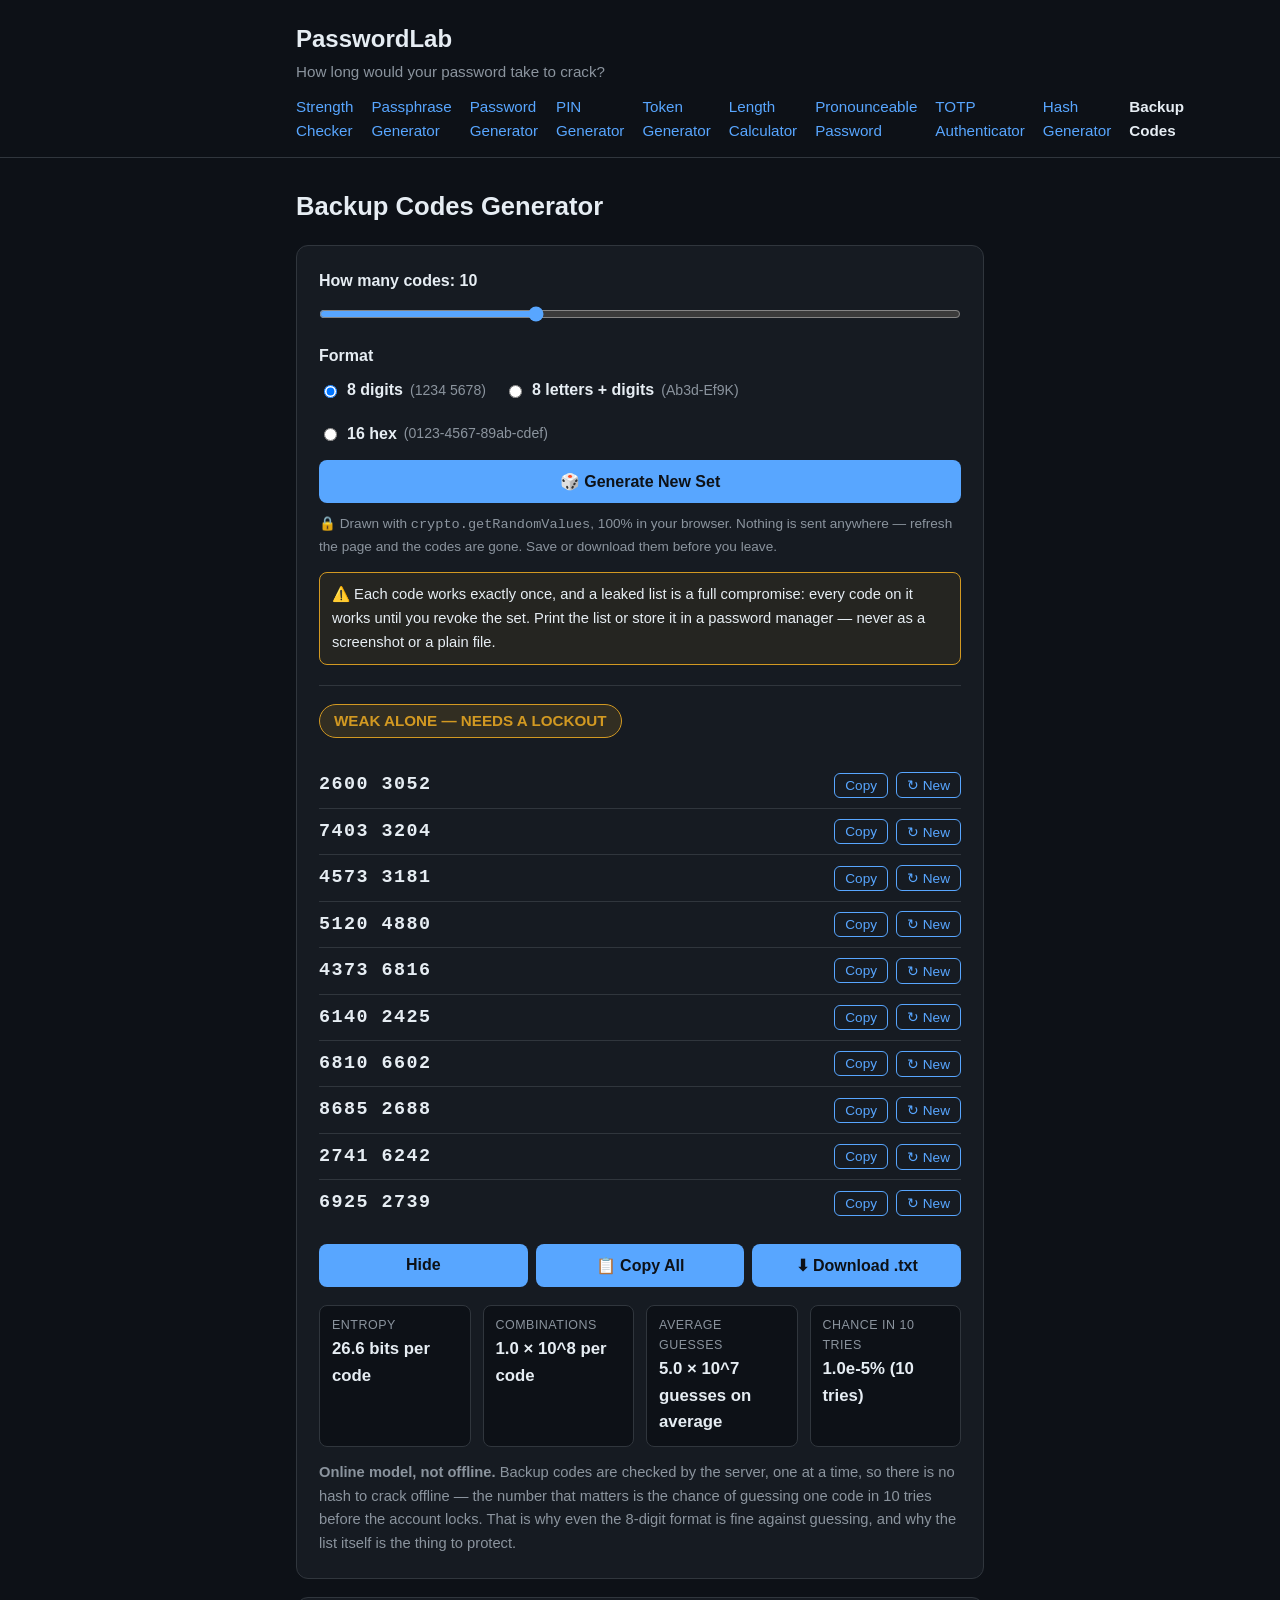
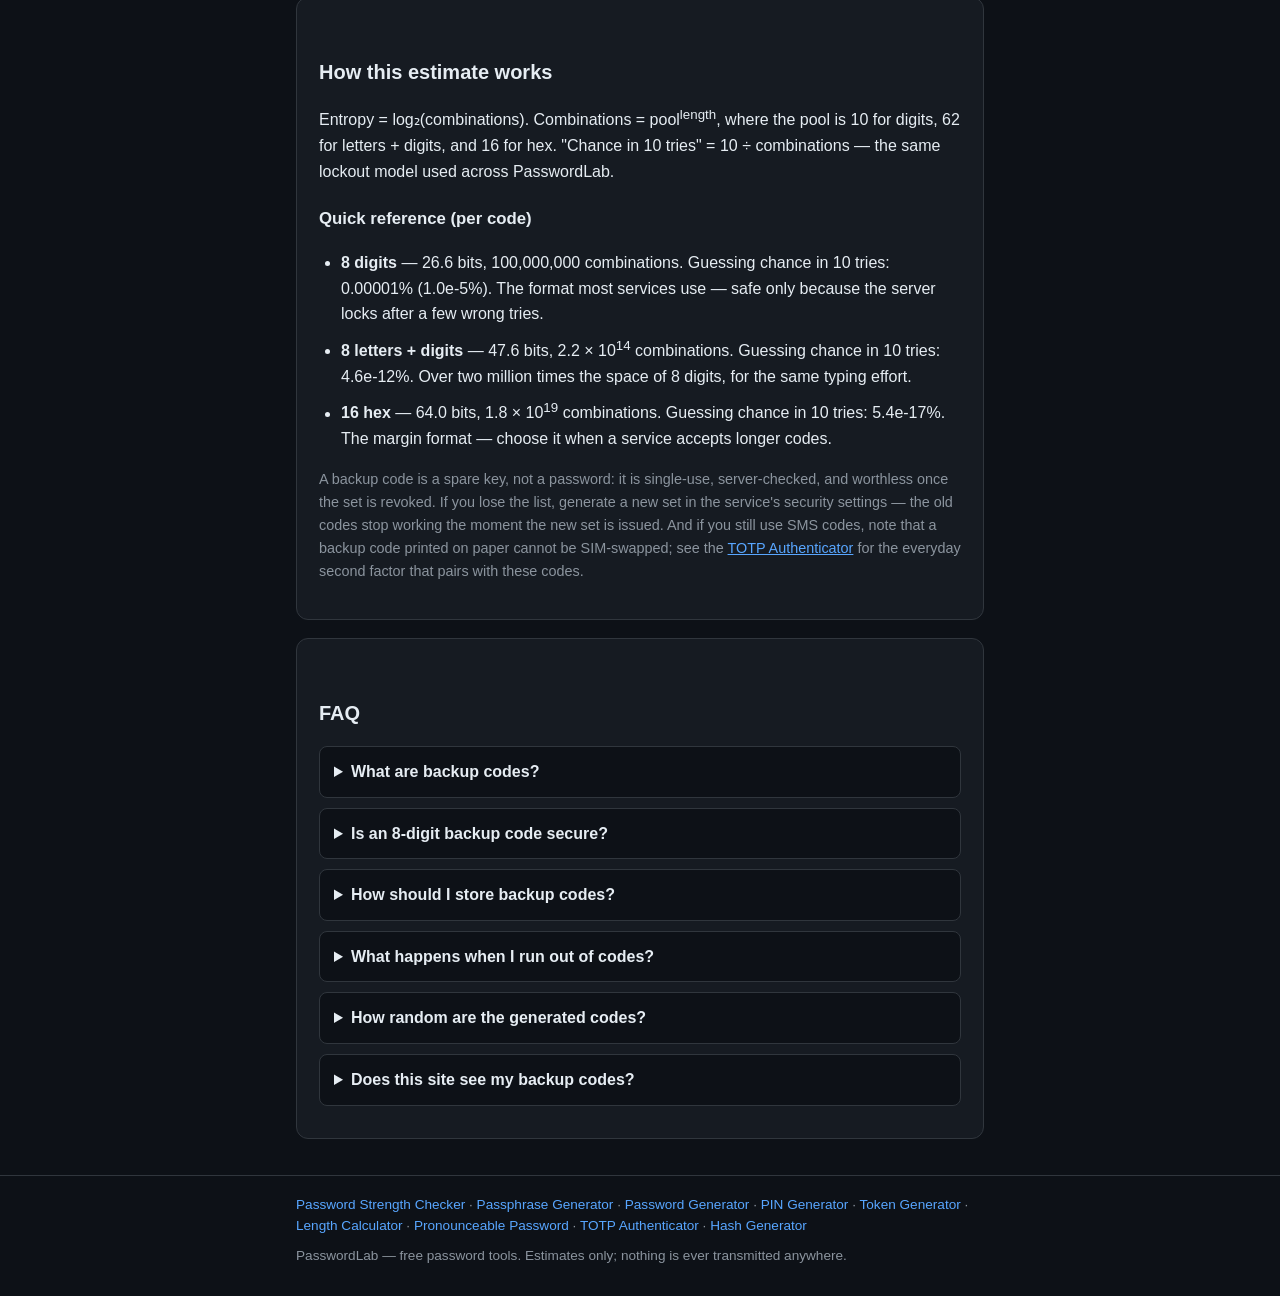
==== backup-codes/index.html @ cbc8a55f "deploy backup-codes/index.html" ====
<!DOCTYPE html>
<html lang="en">
<head>
<meta charset="UTF-8">
<meta name="viewport" content="width=device-width, initial-scale=1.0">
<title>Backup Codes Generator — Single-Use 2FA Recovery Codes | PasswordLab</title>
<meta name="description" content="Generate cryptographically random single-use backup codes for two-factor authentication: choose 8-digit, alphanumeric or 16-hex format, with honest per-code entropy and lockout odds. Runs entirely in your browser — nothing leaves your device.">
<meta name="keywords" content="backup codes generator, 2fa backup codes, recovery codes generator, two factor backup codes, single-use recovery codes">
<meta property="og:title" content="Backup Codes Generator — Single-Use 2FA Recovery Codes">
<meta property="og:description" content="Cryptographically random single-use backup codes with honest math: per-code entropy, combinations, and the lockout odds that actually protect them. Runs entirely in your browser.">
<meta property="og:type" content="website">
<meta property="og:url" content="https://password.mimito6.uk/backup-codes">
<link rel="canonical" href="https://password.mimito6.uk/backup-codes">
<link rel="stylesheet" href="../styles.css">
<script type="application/ld+json">
{
  "@context": "https://schema.org",
  "@type": "WebApplication",
  "name": "PasswordLab Backup Codes Generator",
  "url": "https://password.mimito6.uk/backup-codes",
  "applicationCategory": "SecurityApplication",
  "operatingSystem": "Web",
  "browserRequirements": "Requires JavaScript",
  "offers": { "@type": "Offer", "price": "0", "priceCurrency": "USD" },
  "description": "Generates cryptographically random single-use backup codes for two-factor authentication in 8-digit, alphanumeric or 16-hex format, with honest per-code entropy, combination counts and lockout odds. Runs entirely in the browser; nothing ever leaves the device."
}
</script>
<script type="application/ld+json">
{
  "@context": "https://schema.org",
  "@type": "FAQPage",
  "mainEntity": [
    {"@type": "Question", "name": "What are backup codes?",
     "acceptedAnswer": {"@type": "Answer", "text": "Backup codes are single-use recovery codes a service gives you when you turn on two-factor authentication. Each code works once, as a spare key for the day you lose your phone or your authenticator app. Once a code is used it is burned and can never work again."}},
    {"@type": "Question", "name": "Is an 8-digit backup code secure?",
     "acceptedAnswer": {"@type": "Answer", "text": "Against online guessing, yes: an 8-digit code has 100,000,000 combinations (26.6 bits), so an attacker who gets 10 tries before lockout has only a 0.00001% chance. The real risk is not guessing — it is the list leaking. Every code on a leaked list works, so a stolen list is a full compromise until you revoke and regenerate it."}},
    {"@type": "Question", "name": "How should I store backup codes?",
     "acceptedAnswer": {"@type": "Answer", "text": "Offline and separate from your password: printed on paper in a safe place, or in your password manager. Never in a plain text file on your desktop, never as a screenshot in your photo roll, and never sent to yourself by email or chat — those are exactly the places that get copied in a breach."}},
    {"@type": "Question", "name": "What happens when I run out of codes?",
     "acceptedAnswer": {"@type": "Answer", "text": "Generate a fresh set in your account's security settings. The new set replaces the old one — any unused codes from the old set stop working, so print or save the new list before you close the page."}},
    {"@type": "Question", "name": "How random are the generated codes?",
     "acceptedAnswer": {"@type": "Answer", "text": "Each character is drawn with the browser's cryptographic random number generator (crypto.getRandomValues) using rejection sampling, so there is no modulo bias and no pattern. Generation and all math happen on your device only — there is no server and no network request."}},
    {"@type": "Question", "name": "Does this site see my backup codes?",
     "acceptedAnswer": {"@type": "Answer", "text": "No. There is no backend and no network requests. The codes exist only in this page; refreshing the page destroys them. Save or download them before you leave — this page cannot recover them for you, and neither can anyone else."}}
  ]
}
</script>
</head>
<body>
<header class="site-header">
  <div class="wrap">
    <div class="brand"><a href="/" class="brand-link">PasswordLab</a></div>
    <p class="tagline">How long would your password take to crack?</p>
    <nav class="site-nav" aria-label="Site">
      <a href="/">Strength Checker</a>
      <a href="/passphrase-generator">Passphrase Generator</a>
      <a href="/password-generator">Password Generator</a>
      <a href="/pin-generator">PIN Generator</a>
      <a href="/token-generator">Token Generator</a>
      <a href="/password-length">Length Calculator</a>
      <a href="/pronounceable-password">Pronounceable Password</a>
      <a href="/totp-generator">TOTP Authenticator</a>
      <a href="/hash-generator">Hash Generator</a>
      <a href="/backup-codes" aria-current="page">Backup Codes</a>
    </nav>
  </div>
</header>

<main class="wrap">
  <h1>Backup Codes Generator</h1>

  <section class="tool" aria-label="Backup codes generator">
    <div class="opt-row">
      <label for="bcCountRange" class="pw-label">How many codes: <span id="bcCountLabel">10</span></label>
      <input type="range" id="bcCountRange" min="5" max="20" value="10" step="1" aria-label="Number of backup codes">
    </div>
    <div class="opt-row">
      <span class="pw-label">Format</span>
      <div class="radio-group" role="radiogroup" aria-label="Code format">
        <label class="check-label"><input type="radio" name="bcFormat" value="digits" checked> 8 digits <span class="opt-note">(1234 5678)</span></label>
        <label class="check-label"><input type="radio" name="bcFormat" value="alnum"> 8 letters + digits <span class="opt-note">(Ab3d-Ef9K)</span></label>
        <label class="check-label"><input type="radio" name="bcFormat" value="hex"> 16 hex <span class="opt-note">(0123-4567-89ab-cdef)</span></label>
      </div>
    </div>
    <button id="genBtn" type="button" class="copy-btn">🎲 Generate New Set</button>

    <p class="privacy">🔒 Drawn with <code>crypto.getRandomValues</code>, 100% in your browser. Nothing is sent anywhere — refresh the page and the codes are gone. Save or download them before you leave.</p>

    <p class="warn note">⚠️ Each code works exactly once, and a leaked list is a full compromise: every code on it works until you revoke the set. Print the list or store it in a password manager — never as a screenshot or a plain file.</p>

    <div class="result" id="result" hidden>
      <div class="verdict" id="verdict">–</div>
      <ol class="code-list" id="codeList" aria-live="polite"></ol>
      <div class="btn-row">
        <button id="showBtn" type="button" class="copy-btn">Hide</button>
        <button id="copyAllBtn" type="button" class="copy-btn">📋 Copy All</button>
        <button id="downloadBtn" type="button" class="copy-btn">⬇ Download .txt</button>
      </div>
      <p class="copy-hint" id="copyHint" hidden>Copied to clipboard.</p>
      <div class="stats">
        <div class="stat"><span class="stat-k">Entropy</span><span class="stat-v" id="entropy">–</span></div>
        <div class="stat"><span class="stat-k">Combinations</span><span class="stat-v" id="combos">–</span></div>
        <div class="stat"><span class="stat-k">Average guesses</span><span class="stat-v" id="avgGuesses">–</span></div>
        <div class="stat"><span class="stat-k">Chance in 10 tries</span><span class="stat-v" id="lockoutChance">–</span></div>
      </div>
    </div>

    <p class="model-note"><strong>Online model, not offline.</strong> Backup codes are checked by the server, one at a time, so there is no hash to crack offline — the number that matters is the chance of guessing one code in 10 tries before the account locks. That is why even the 8-digit format is fine against guessing, and why the list itself is the thing to protect.</p>
  </section>

  <section class="method" aria-label="How the estimate works">
    <h2>How this estimate works</h2>
    <p>Entropy = log₂(combinations). Combinations = pool<sup>length</sup>, where the pool is 10 for
    digits, 62 for letters + digits, and 16 for hex. "Chance in 10 tries" = 10 ÷ combinations —
    the same lockout model used across PasswordLab.</p>
    <h3>Quick reference (per code)</h3>
    <ul>
      <li><strong>8 digits</strong> — 26.6 bits, 100,000,000 combinations. Guessing chance in 10 tries: 0.00001% (1.0e-5%). The format most services use — safe only because the server locks after a few wrong tries.</li>
      <li><strong>8 letters + digits</strong> — 47.6 bits, 2.2 × 10<sup>14</sup> combinations. Guessing chance in 10 tries: 4.6e-12%. Over two million times the space of 8 digits, for the same typing effort.</li>
      <li><strong>16 hex</strong> — 64.0 bits, 1.8 × 10<sup>19</sup> combinations. Guessing chance in 10 tries: 5.4e-17%. The margin format — choose it when a service accepts longer codes.</li>
    </ul>
    <p class="honest">A backup code is a spare key, not a password: it is single-use, server-checked, and
    worthless once the set is revoked. If you lose the list, generate a new set in the service's
    security settings — the old codes stop working the moment the new set is issued. And if you
    still use SMS codes, note that a backup code printed on paper cannot be SIM-swapped; see
    the <a href="/totp-generator">TOTP Authenticator</a> for the everyday second factor that
    pairs with these codes.</p>
  </section>

  <section class="faq" aria-label="Frequently asked questions">
    <h2>FAQ</h2>
    <details>
      <summary>What are backup codes?</summary>
      <p>Backup codes are single-use recovery codes a service gives you when you turn on two-factor
      authentication. Each code works once, as a spare key for the day you lose your phone or your
      authenticator app. Once a code is used it is burned and can never work again.</p>
    </details>
    <details>
      <summary>Is an 8-digit backup code secure?</summary>
      <p>Against online guessing, yes: an 8-digit code has 100,000,000 combinations (26.6 bits), so
      an attacker who gets 10 tries before lockout has only a 0.00001% chance. The real risk is
      not guessing — it is the list leaking. Every code on a leaked list works, so a stolen list
      is a full compromise until you revoke and regenerate it.</p>
    </details>
    <details>
      <summary>How should I store backup codes?</summary>
      <p>Offline and separate from your password: printed on paper in a safe place, or in your
      password manager. Never in a plain text file on your desktop, never as a screenshot in your
      photo roll, and never sent to yourself by email or chat — those are exactly the places that
      get copied in a breach.</p>
    </details>
    <details>
      <summary>What happens when I run out of codes?</summary>
      <p>Generate a fresh set in your account's security settings. The new set replaces the old
      one — any unused codes from the old set stop working, so print or save the new list before
      you close the page.</p>
    </details>
    <details>
      <summary>How random are the generated codes?</summary>
      <p>Each character comes from <code>crypto.getRandomValues</code> with rejection sampling (no
      modulo bias), entirely on your device. There is no server, no analytics, no network request.</p>
    </details>
    <details>
      <summary>Does this site see my backup codes?</summary>
      <p>No. Generation and all math happen inside this page. Refreshing destroys the codes, so
      save or download them before you leave — this page cannot recover them for you, and neither
      can anyone else.</p>
    </details>
  </section>
</main>

<footer class="site-footer">
  <div class="wrap">
    <p class="footer-links"><a href="/">Password Strength Checker</a> · <a href="/passphrase-generator">Passphrase Generator</a> · <a href="/password-generator">Password Generator</a> · <a href="/pin-generator">PIN Generator</a> · <a href="/token-generator">Token Generator</a> · <a href="/password-length">Length Calculator</a> · <a href="/pronounceable-password">Pronounceable Password</a> · <a href="/totp-generator">TOTP Authenticator</a> · <a href="/hash-generator">Hash Generator</a></p>
    <p>PasswordLab — free password tools. Estimates only; nothing is ever transmitted anywhere.</p>
  </div>
</footer>

<script src="../backup.js"></script>
</body>
</html>
---- styles.css ----
:root {
  --bg: #0d1117;
  --panel: #161b22;
  --border: #30363d;
  --text: #e6edf3;
  --muted: #8b949e;
  --accent: #58a6ff;
  --green: #3fb950;
  --amber: #d29922;
  --red: #f85149;
}
* { box-sizing: border-box; }
body {
  margin: 0;
  background: var(--bg);
  color: var(--text);
  font-family: -apple-system, BlinkMacSystemFont, "Segoe UI", Helvetica, Arial, sans-serif;
  line-height: 1.6;
}
.wrap { max-width: 720px; margin: 0 auto; padding: 0 16px; }
.site-header { border-bottom: 1px solid var(--border); padding: 20px 0 14px; }
.brand-link { color: var(--text); text-decoration: none; font-size: 1.5rem; font-weight: 700; }
.tagline { color: var(--muted); margin: 2px 0 0; font-size: 0.95rem; }
main h1 { font-size: 1.6rem; margin: 28px 0 6px; }
main h2 { font-size: 1.25rem; margin-top: 36px; }
main h3 { font-size: 1.05rem; margin-top: 22px; }
.tool, .method, .faq {
  background: var(--panel);
  border: 1px solid var(--border);
  border-radius: 12px;
  padding: 22px;
  margin-top: 18px;
}
.pw-label { display: block; font-weight: 600; margin-bottom: 8px; }
.pw-row { display: flex; gap: 8px; }
#pw {
  flex: 1;
  min-width: 0;
  background: var(--bg);
  border: 1px solid var(--border);
  border-radius: 8px;
  color: var(--text);
  font-size: 1.1rem;
  padding: 12px 14px;
}
#pw:focus { outline: 2px solid var(--accent); border-color: var(--accent); }
#toggle {
  background: var(--bg);
  border: 1px solid var(--border);
  border-radius: 8px;
  color: var(--text);
  padding: 0 16px;
  font-size: 0.95rem;
  cursor: pointer;
  white-space: nowrap;
}
#toggle:hover { border-color: var(--accent); }
.privacy { color: var(--muted); font-size: 0.85rem; margin: 10px 0 0; }
.result { margin-top: 20px; border-top: 1px solid var(--border); padding-top: 18px; }
.verdict {
  display: inline-block;
  font-weight: 700;
  font-size: 0.95rem;
  padding: 4px 14px;
  border-radius: 999px;
  margin-bottom: 10px;
}
.verdict.critical { background: rgba(248,81,73,.15); color: var(--red); border: 1px solid var(--red); }
.verdict.weak { background: rgba(210,153,34,.15); color: var(--amber); border: 1px solid var(--amber); }
.verdict.fair { background: rgba(88,166,255,.15); color: var(--accent); border: 1px solid var(--accent); }
.verdict.strong { background: rgba(63,185,80,.15); color: var(--green); border: 1px solid var(--green); }
.bignum {
  font-size: 2.2rem;
  font-weight: 800;
  line-height: 1.2;
  word-break: break-word;
}
.bignum-sub { color: var(--muted); font-size: 0.9rem; margin-bottom: 14px; }
.stats { display: flex; flex-wrap: wrap; gap: 12px; margin-bottom: 14px; }
.stat {
  flex: 1 1 140px;
  background: var(--bg);
  border: 1px solid var(--border);
  border-radius: 8px;
  padding: 10px 12px;
}
.stat-k { display: block; color: var(--muted); font-size: 0.78rem; text-transform: uppercase; letter-spacing: .04em; }
.stat-v { font-size: 1.05rem; font-weight: 600; }
.charset { display: flex; flex-wrap: wrap; gap: 8px; margin-bottom: 12px; }
.chip {
  font-size: 0.85rem;
  border: 1px solid var(--border);
  border-radius: 999px;
  padding: 3px 12px;
  color: var(--muted);
}
.chip.on { border-color: var(--green); color: var(--green); }
.warnings { margin: 4px 0 12px; }
.warn {
  background: rgba(248,81,73,.1);
  border: 1px solid var(--red);
  border-radius: 8px;
  padding: 10px 12px;
  font-size: 0.92rem;
  margin-bottom: 8px;
}
.warn.note { background: rgba(210,153,34,.08); border-color: var(--amber); }
.copy-btn {
  background: var(--accent);
  color: #0d1117;
  border: none;
  border-radius: 8px;
  padding: 12px 20px;
  font-size: 1rem;
  font-weight: 700;
  cursor: pointer;
  width: 100%;
}
.copy-btn:hover { filter: brightness(1.1); }
.copy-hint { color: var(--green); font-size: 0.88rem; margin: 8px 0 0; }
.model-note, .leak-note { font-size: 0.92rem; margin: 14px 0 0; color: var(--muted); }
.leak-note { color: var(--amber); }
.method ol { padding-left: 22px; }
.method li { margin-bottom: 10px; }
.method code {
  background: var(--bg);
  border: 1px solid var(--border);
  border-radius: 4px;
  padding: 1px 6px;
  font-size: 0.88em;
}
.honest { color: var(--muted); font-size: 0.9rem; }
.faq details {
  border: 1px solid var(--border);
  border-radius: 8px;
  padding: 12px 14px;
  margin-bottom: 10px;
  background: var(--bg);
}
.faq summary { cursor: pointer; font-weight: 600; }
.faq details p { color: var(--muted); margin: 8px 0 0; }
.site-footer { border-top: 1px solid var(--border); margin-top: 36px; padding: 18px 0 30px; }
.site-footer p { color: var(--muted); font-size: 0.85rem; margin: 0; }
.footer-links { margin-bottom: 8px !important; }
.footer-links a, .site-nav a { color: var(--accent); text-decoration: none; }
.footer-links a:hover, .site-nav a:hover { text-decoration: underline; }
.site-nav { display: flex; gap: 18px; margin-top: 10px; font-size: 0.95rem; }
.site-nav a[aria-current="page"] { color: var(--text); font-weight: 600; }
.opt-row { margin-bottom: 14px; }
.radio-group { display: flex; gap: 18px; flex-wrap: wrap; }
.radio-group label, .check-label { display: inline-flex; align-items: center; gap: 7px; cursor: pointer; }
.check-label { font-weight: 600; }
.opt-note { color: var(--muted); font-weight: 400; font-size: 0.88rem; }
input[type="range"] { width: 100%; accent-color: var(--accent); margin: 4px 0 0; }
.phrase-box {
  background: var(--bg);
  border: 1px solid var(--accent);
  border-radius: 8px;
  padding: 16px 14px;
  font-size: 1.35rem;
  font-weight: 700;
  word-break: break-word;
  line-height: 1.5;
  margin: 12px 0 18px;
}
.pw-output {
  background: var(--bg);
  border: 1px solid var(--accent);
  border-radius: 8px;
  padding: 16px 14px;
  font-family: ui-monospace, SFMono-Regular, Menlo, monospace;
  font-size: 1.25rem;
  font-weight: 700;
  word-break: break-all;
  line-height: 1.5;
  margin: 12px 0 18px;
}
.btn-row { display: flex; gap: 8px; margin-bottom: 18px; }
.text-input {
  width: 100%;
  box-sizing: border-box;
  padding: 10px 12px;
  font-family: ui-monospace, SFMono-Regular, Menlo, monospace;
  font-size: 1rem;
  border: 1px solid var(--border);
  border-radius: 8px;
  background: var(--bg);
  color: var(--text);
  margin: 6px 0 4px;
}
.totp-code {
  font-family: ui-monospace, SFMono-Regular, Menlo, monospace;
  font-size: 3rem;
  font-weight: 700;
  letter-spacing: .3em;
  text-align: center;
  margin: 14px 0 18px;
}
.progress { height: 8px; background: var(--border); border-radius: 4px; overflow: hidden; margin: 10px 0 0; }
.progress-bar { height: 100%; background: var(--accent); transition: width 1s linear; }
.uri-box {
  background: var(--bg);
  border: 1px solid var(--border);
  border-radius: 8px;
  padding: 10px 12px;
  font-family: ui-monospace, SFMono-Regular, Menlo, monospace;
  font-size: 0.85rem;
  word-break: break-all;
  margin: 6px 0 12px;
}
.error-box {
  background: rgba(248,81,73,.12);
  border: 1px solid var(--red);
  color: var(--red);
  border-radius: 8px;
  padding: 10px 12px;
  margin: 12px 0;
}
.btn-row .copy-btn { width: auto; flex: 1; }
.check-grid { display: flex; flex-wrap: wrap; gap: 10px 22px; }
.method ul { padding-left: 22px; }
.method li { margin-bottom: 8px; }
.method a { color: var(--accent); }
@media (max-width: 480px) {
  main h1 { font-size: 1.35rem; }
  .bignum { font-size: 1.7rem; }
  .tool, .method, .faq { padding: 16px; }
}

/* Backup Codes Generator */
.code-list { list-style: none; padding: 0; margin: 14px 0 18px; }
.code-row { display: flex; align-items: center; gap: 8px; padding: 8px 0; border-bottom: 1px solid var(--border); }
.code-row:last-child { border-bottom: none; }
.code-text { font-family: ui-monospace, SFMono-Regular, Menlo, monospace; font-size: 1.15rem; font-weight: 700; letter-spacing: .08em; flex: 1; word-break: break-all; }
.mini-btn { background: transparent; color: var(--accent); border: 1px solid var(--accent); border-radius: 6px; padding: 4px 10px; font-size: 0.85rem; cursor: pointer; white-space: nowrap; }
.mini-btn:hover { background: rgba(88,166,255,.12); }
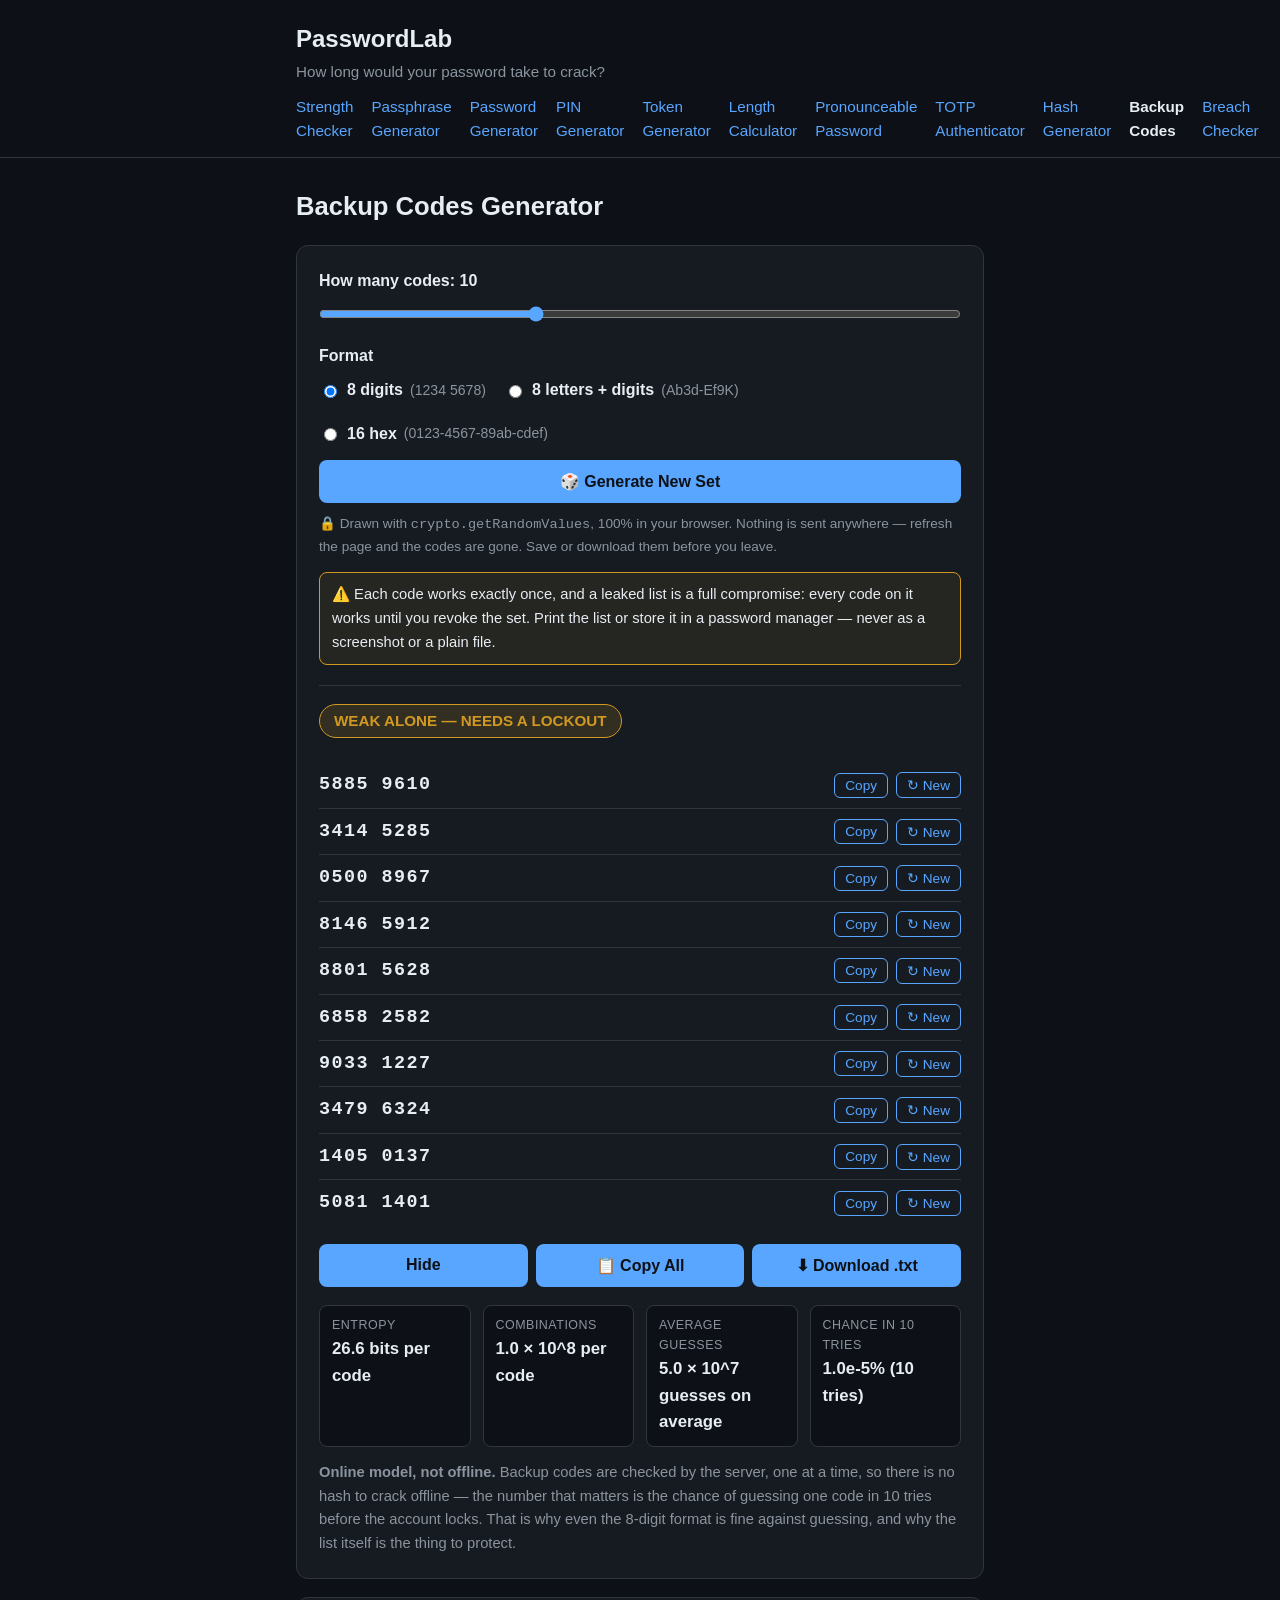
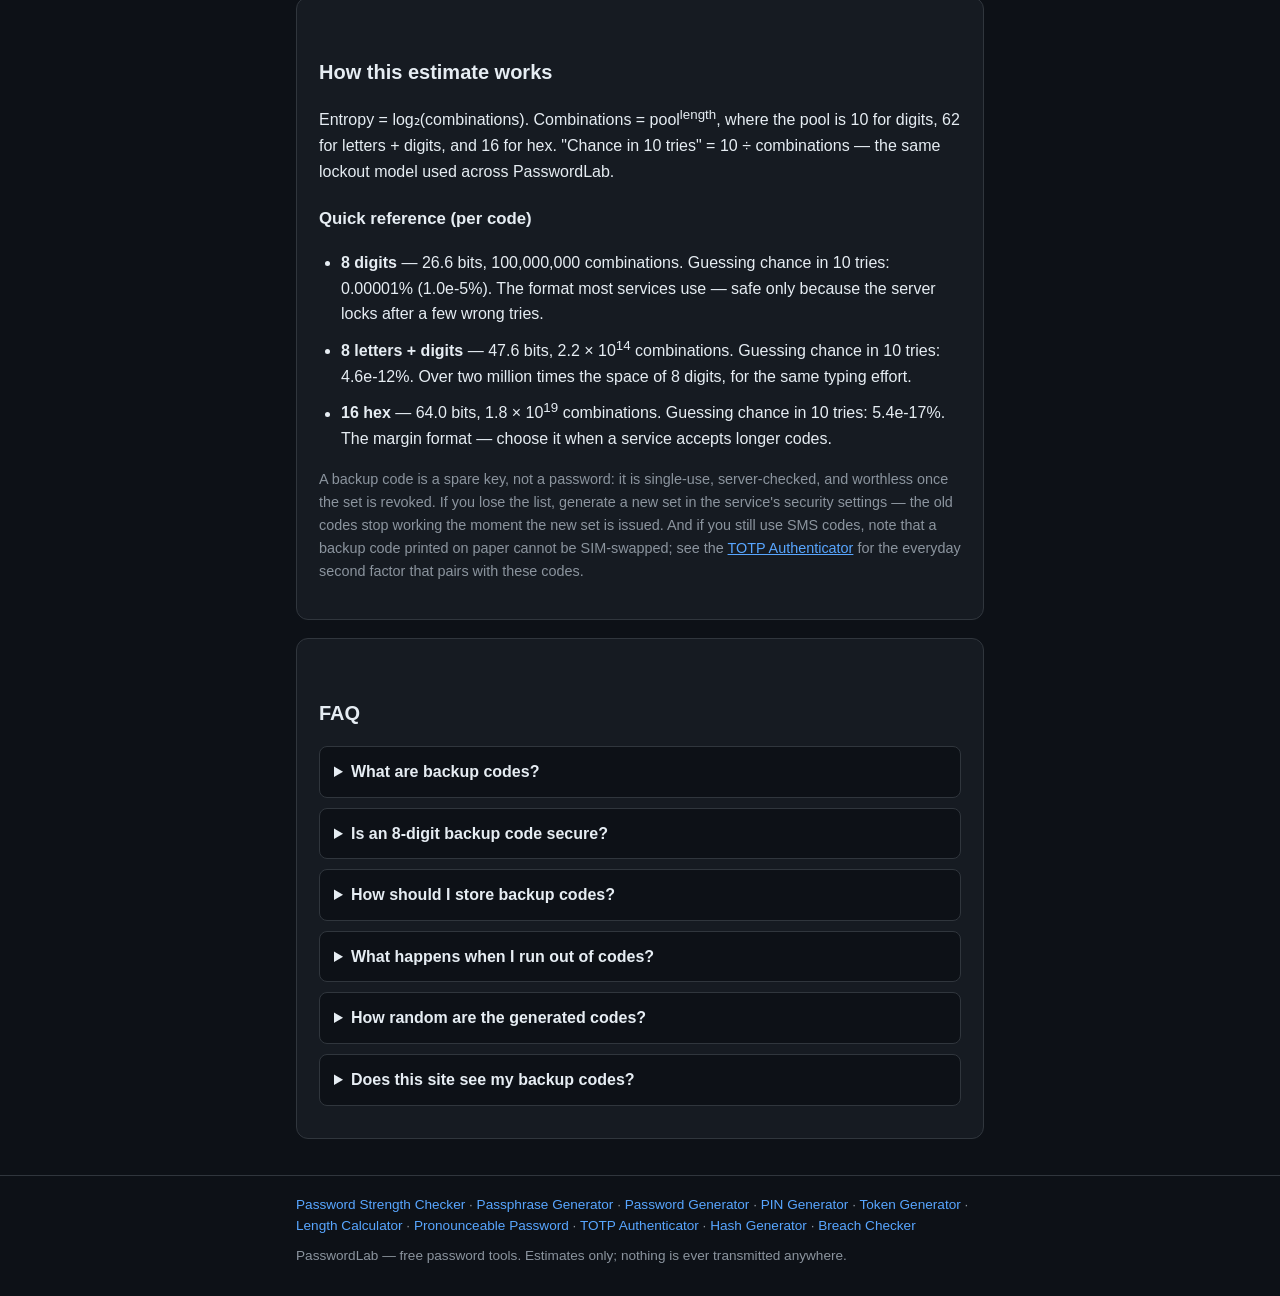
==== commit a01990f9: "deploy backup-codes/index.html" ====
--- a/backup-codes/index.html
+++ b/backup-codes/index.html
@@ -62,6 +62,7 @@
       <a href="/totp-generator">TOTP Authenticator</a>
       <a href="/hash-generator">Hash Generator</a>
       <a href="/backup-codes" aria-current="page">Backup Codes</a>
+          <a href="/breach-checker">Breach Checker</a>
     </nav>
   </div>
 </header>
@@ -171,7 +172,7 @@
 
 <footer class="site-footer">
   <div class="wrap">
-    <p class="footer-links"><a href="/">Password Strength Checker</a> · <a href="/passphrase-generator">Passphrase Generator</a> · <a href="/password-generator">Password Generator</a> · <a href="/pin-generator">PIN Generator</a> · <a href="/token-generator">Token Generator</a> · <a href="/password-length">Length Calculator</a> · <a href="/pronounceable-password">Pronounceable Password</a> · <a href="/totp-generator">TOTP Authenticator</a> · <a href="/hash-generator">Hash Generator</a></p>
+    <p class="footer-links"><a href="/">Password Strength Checker</a> · <a href="/passphrase-generator">Passphrase Generator</a> · <a href="/password-generator">Password Generator</a> · <a href="/pin-generator">PIN Generator</a> · <a href="/token-generator">Token Generator</a> · <a href="/password-length">Length Calculator</a> · <a href="/pronounceable-password">Pronounceable Password</a> · <a href="/totp-generator">TOTP Authenticator</a> · <a href="/hash-generator">Hash Generator</a> · <a href="/breach-checker">Breach Checker</a></p>
     <p>PasswordLab — free password tools. Estimates only; nothing is ever transmitted anywhere.</p>
   </div>
 </footer>
